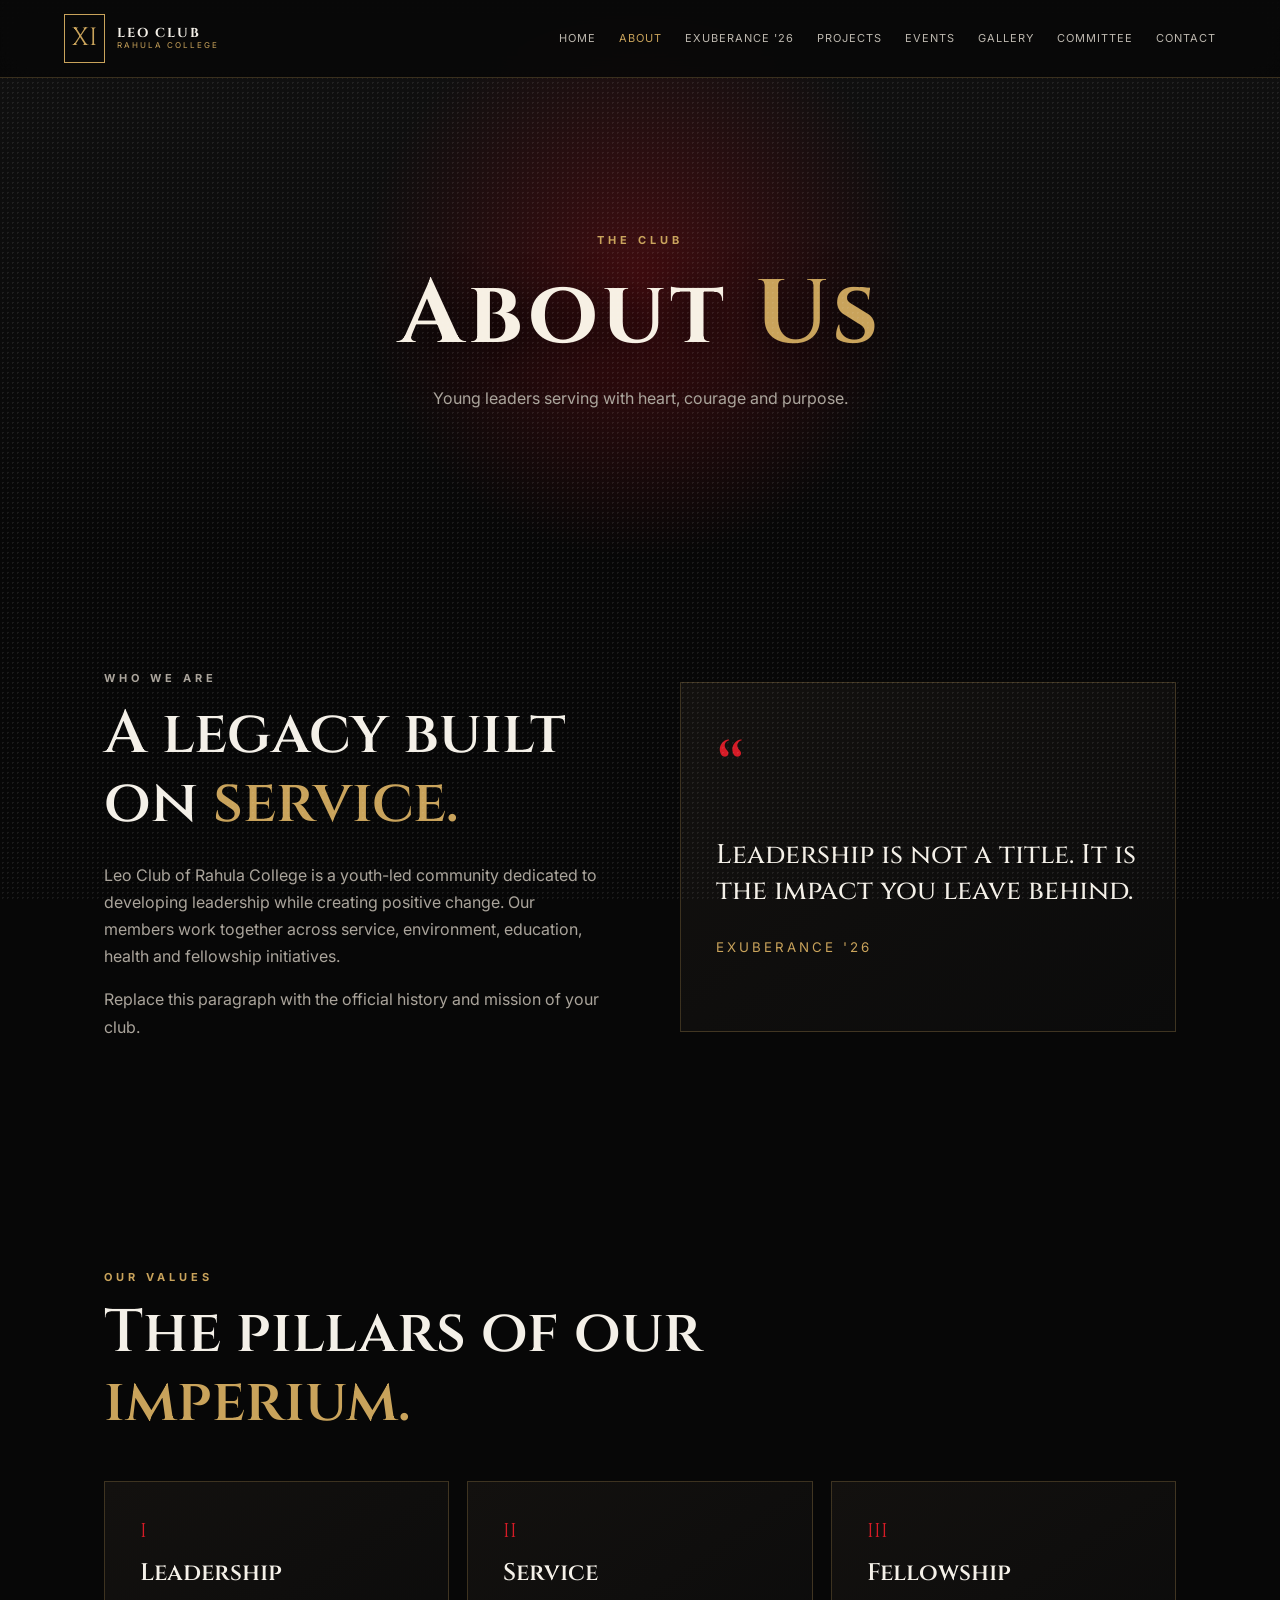
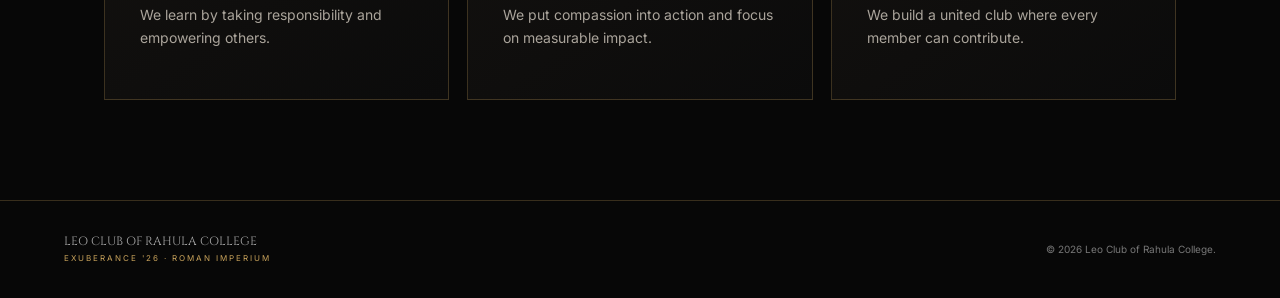
==== about.html @ 2fd83145 "Add files via upload" ====
<!DOCTYPE html>
<html lang="en"><head><meta charset="UTF-8"><meta name="viewport" content="width=device-width,initial-scale=1.0"><title>About | Leo Club of Rahula College</title><link rel="preconnect" href="https://fonts.googleapis.com"><link rel="preconnect" href="https://fonts.gstatic.com" crossorigin><link href="https://fonts.googleapis.com/css2?family=Cinzel:wght@500;600;700;800&family=Inter:wght@400;500;600;700&display=swap" rel="stylesheet"><link rel="stylesheet" href="style.css"></head>
<body><header class="site-header"><a class="brand" href="index.html"><span>XI</span><div><b>LEO CLUB</b><small>RAHULA COLLEGE</small></div></a><button class="menu-toggle">☰</button><nav><a href="index.html">Home</a><a class="active" href="about.html">About</a><a href="exuberance.html">Exuberance '26</a><a href="projects.html">Projects</a><a href="events.html">Events</a><a href="gallery.html">Gallery</a><a href="team.html">Committee</a><a href="contact.html">Contact</a></nav></header>
<main><section class="page-hero"><p class="eyebrow">THE CLUB</p><h1>About <span>Us</span></h1><p>Young leaders serving with heart, courage and purpose.</p></section>
<section class="section split"><div class="text-block reveal"><p class="eyebrow">WHO WE ARE</p><h2>A legacy built on <span>service.</span></h2><p>Leo Club of Rahula College is a youth-led community dedicated to developing leadership while creating positive change. Our members work together across service, environment, education, health and fellowship initiatives.</p><p>Replace this paragraph with the official history and mission of your club.</p></div><div class="quote-card reveal"><span>“</span><h3>Leadership is not a title. It is the impact you leave behind.</h3><small>EXUBERANCE '26</small></div></section>
<section class="section"><div class="section-heading reveal"><p class="eyebrow">OUR VALUES</p><h2>The pillars of our <span>imperium.</span></h2></div><div class="feature-grid"><article class="feature-item reveal"><b>I</b><h3>Leadership</h3><p>We learn by taking responsibility and empowering others.</p></article><article class="feature-item reveal"><b>II</b><h3>Service</h3><p>We put compassion into action and focus on measurable impact.</p></article><article class="feature-item reveal"><b>III</b><h3>Fellowship</h3><p>We build a united club where every member can contribute.</p></article></div></section></main><footer><div><b>LEO CLUB OF RAHULA COLLEGE</b><span>EXUBERANCE '26 · ROMAN IMPERIUM</span></div><p>© 2026 Leo Club of Rahula College.</p></footer><script src="script.js"></script></body></html>
---- style.css ----
:root{--red:#a10f18;--red2:#d61b26;--gold:#c9a35b;--gold2:#f0d18a;--black:#070707;--panel:#11100f;--muted:#aaa49b;--white:#f4f0e8;--line:rgba(201,163,91,.25)}*{box-sizing:border-box}html{scroll-behavior:smooth}body{margin:0;background:var(--black);color:var(--white);font-family:Inter,Arial,sans-serif;line-height:1.7}body:before{content:"";position:fixed;inset:0;pointer-events:none;opacity:.08;background-image:radial-gradient(#fff 1px,transparent 1px);background-size:5px 5px;z-index:10}a{color:inherit;text-decoration:none}.site-header{position:fixed;top:0;left:0;right:0;height:78px;padding:0 5vw;display:flex;align-items:center;justify-content:space-between;background:rgba(7,7,7,.82);backdrop-filter:blur(14px);border-bottom:1px solid var(--line);z-index:20}.brand{display:flex;align-items:center;gap:12px}.brand>span{font-family:Cinzel,serif;color:var(--gold);font-size:25px;border:1px solid var(--gold);padding:2px 7px}.brand b,.brand small{display:block;line-height:1.15}.brand b{font-family:Cinzel;font-size:13px;letter-spacing:2px}.brand small{font-size:8px;letter-spacing:2px;color:var(--gold)}nav{display:flex;gap:23px;align-items:center}nav a{font-size:11px;letter-spacing:1px;text-transform:uppercase;color:#bdb8af;transition:.25s}nav a:hover,nav a.active{color:var(--gold)}.menu-toggle{display:none;background:none;color:var(--gold);border:0;font-size:25px}.hero{min-height:100vh;display:grid;place-items:center;text-align:center;position:relative;overflow:hidden}.hero-bg{position:absolute;inset:0;background:radial-gradient(circle at 50% 35%,rgba(161,15,24,.42),transparent 30%),linear-gradient(180deg,rgba(0,0,0,.2),#070707 90%),url("assets/hero.jpg") center/cover no-repeat;filter:saturate(.8)}.hero:after{content:"";position:absolute;inset:0;background:linear-gradient(90deg,rgba(0,0,0,.75),transparent 50%,rgba(0,0,0,.75))}.hero-content{position:relative;z-index:2;max-width:900px;padding:100px 25px 60px}.eyebrow{font-size:11px;letter-spacing:4px;color:var(--gold);font-weight:700}.hero h1,.page-hero h1{font-family:Cinzel,serif;font-size:clamp(45px,9vw,110px);line-height:.98;letter-spacing:4px;margin:20px 0;color:#f7f0e4;text-shadow:0 8px 40px #000}.hero h1 em{font-style:normal;color:var(--red2)}.hero h1 span,.page-hero h1 span,h2 span{color:var(--gold)}.roman-line{font-family:Cinzel;color:var(--gold);font-size:12px;letter-spacing:5px;display:flex;align-items:center;justify-content:center;gap:18px}.roman-line span{height:1px;width:80px;background:var(--gold)}.hero-copy{max-width:650px;margin:25px auto;color:#d0cbc2}.hero-actions{display:flex;justify-content:center;gap:12px;margin-top:30px}.btn{display:inline-block;padding:13px 25px;border:1px solid var(--gold);font-size:11px;letter-spacing:2px;text-transform:uppercase;font-weight:700;cursor:pointer}.btn-gold{background:var(--gold);color:#090909}.btn-gold:hover{background:var(--gold2)}.btn-outline{color:var(--gold)}.scroll-cue{position:absolute;bottom:28px;z-index:3;font-size:9px;letter-spacing:3px;color:#aaa}.scroll-cue span{font-size:17px;margin-left:8px;color:var(--gold)}.section{max-width:1200px;margin:auto;padding:100px 5vw}.stats{max-width:none;border-top:1px solid var(--line);border-bottom:1px solid var(--line);display:grid;grid-template-columns:repeat(4,1fr);padding-top:45px;padding-bottom:45px}.stat{text-align:center;border-right:1px solid var(--line)}.stat:last-child{border:0}.stat strong{font:700 38px Cinzel;color:var(--gold);display:block}.stat span{font-size:9px;letter-spacing:2px;color:#888}.split{display:grid;grid-template-columns:1fr 1fr;gap:80px;align-items:center}.roman-card{min-height:430px;border:1px solid var(--line);background:radial-gradient(circle at center,rgba(161,15,24,.4),transparent 55%),linear-gradient(135deg,#17120e,#090909);display:flex;flex-direction:column;align-items:center;justify-content:center;text-align:center;position:relative}.roman-card:before,.roman-card:after{content:"";position:absolute;width:75%;height:75%;border:1px solid rgba(201,163,91,.16)}.roman-card:after{width:67%;height:67%}.laurel{font-size:45px;color:var(--gold)}.roman-card p{font:11px Cinzel;letter-spacing:4px;color:var(--gold)}.roman-card h2{font:700 55px Cinzel;line-height:1.05}.roman-card h2 span{color:var(--red2)}h2{font:600 clamp(32px,5vw,60px) Cinzel;line-height:1.15;margin:10px 0 25px}.text-block p{color:var(--muted);max-width:560px}.text-link{display:inline-block;margin-top:20px;color:var(--gold);font-size:12px;letter-spacing:1px}.section-heading{max-width:750px;margin-bottom:45px}.feature-grid{display:grid;grid-template-columns:repeat(3,1fr);gap:18px}.feature-item,.project-card,.member,.quote-card{border:1px solid var(--line);background:linear-gradient(145deg,#13110f,#0b0b0b);padding:35px}.feature-item b{font:20px Cinzel;color:var(--red2)}.feature-item h3,.project-card h3,.member h3{font:600 24px Cinzel;margin:12px 0}.feature-item p,.project-card p,.member p{color:var(--muted);font-size:14px}.cta{text-align:center;border-top:1px solid var(--line);margin-top:20px}.cta h2{font-size:55px}.page-hero{min-height:62vh;padding:180px 5vw 90px;display:flex;flex-direction:column;align-items:center;justify-content:center;text-align:center;background:radial-gradient(circle at center,rgba(161,15,24,.35),transparent 40%),linear-gradient(#111, #070707)}.page-hero h1{font-size:clamp(45px,8vw,90px);margin:10px}.page-hero>p:last-child{color:var(--muted)}.quote-card{min-height:350px;display:flex;flex-direction:column;justify-content:center}.quote-card>span{font:90px Cinzel;color:var(--red2);line-height:.6}.quote-card h3{font:500 27px Cinzel}.quote-card small{letter-spacing:3px;color:var(--gold)}.manifesto{max-width:900px;text-align:center}.manifesto p:last-child{color:var(--muted);font-size:17px}.cards{display:grid;grid-template-columns:repeat(2,1fr);gap:20px}.project-card{min-height:300px;position:relative;overflow:hidden}.project-number{font:12px Cinzel;color:var(--red2);letter-spacing:3px}.project-card a{display:inline-block;margin-top:20px;color:var(--gold);font-size:11px}.timeline{max-width:900px}.timeline-item{display:grid;grid-template-columns:100px 1fr;gap:30px;padding:35px 0;border-bottom:1px solid var(--line)}.timeline-item>span{font:700 32px Cinzel;color:var(--red2)}.timeline-item small{color:var(--gold);letter-spacing:2px}.timeline-item h3{font:25px Cinzel;margin:5px 0}.timeline-item p{color:var(--muted);margin:0}.gallery-grid{display:grid;grid-template-columns:repeat(3,1fr);gap:15px}.gallery-placeholder{height:260px;background:linear-gradient(135deg,#1c1511,#0a0a0a);border:1px solid var(--line);display:flex;flex-direction:column;align-items:center;justify-content:center;text-align:center;color:#777}.gallery-placeholder.tall{height:390px}.gallery-placeholder.wide{grid-column:span 2}.gallery-placeholder span{font:11px Cinzel;color:var(--gold);letter-spacing:3px}.gallery-placeholder b{font-size:12px;margin-top:8px;color:#aaa}.team-grid{display:grid;grid-template-columns:repeat(3,1fr);gap:18px}.member{text-align:center}.avatar{width:120px;height:120px;margin:0 auto 20px;border-radius:50%;border:1px solid var(--gold);display:grid;place-items:center;background:radial-gradient(circle,rgba(161,15,24,.45),#0b0b0b);font:25px Cinzel;color:var(--gold)}.contact-grid{display:grid;grid-template-columns:1fr 1fr;gap:80px}.contact-line{border-top:1px solid var(--line);padding:18px 0;display:flex;justify-content:space-between;gap:20px}.contact-line small{color:var(--gold);letter-spacing:2px}.contact-line b{font-size:13px}.contact-form{display:flex;flex-direction:column;gap:18px}.contact-form label{font-size:11px;letter-spacing:1px;color:var(--gold);text-transform:uppercase}.contact-form input,.contact-form textarea{display:block;width:100%;margin-top:7px;background:#0d0d0d;border:1px solid var(--line);padding:14px;color:white;font:14px Inter;outline:none}.contact-form input:focus,.contact-form textarea:focus{border-color:var(--gold)}footer{border-top:1px solid var(--line);padding:30px 5vw;display:flex;justify-content:space-between;gap:20px;align-items:center;color:#777;font-size:10px}footer b{font:12px Cinzel;color:#aaa;display:block}footer span{font-size:8px;letter-spacing:2px;color:var(--gold)}.reveal{opacity:0;transform:translateY(25px);transition:opacity .8s ease,transform .8s ease}.reveal.visible{opacity:1;transform:none}@media(max-width:900px){nav{position:absolute;top:78px;left:0;right:0;background:#090909;border-bottom:1px solid var(--line);display:none;flex-direction:column;padding:20px}nav.open{display:flex}.menu-toggle{display:block}.stats{grid-template-columns:repeat(2,1fr);gap:25px}.stat:nth-child(2){border:0}.split,.contact-grid{grid-template-columns:1fr;gap:40px}.feature-grid,.team-grid{grid-template-columns:1fr 1fr}.gallery-grid{grid-template-columns:1fr 1fr}.gallery-placeholder.wide{grid-column:span 2}}@media(max-width:600px){.brand b{font-size:11px}.hero-content{padding-top:120px}.hero-actions{flex-direction:column}.stats{grid-template-columns:1fr 1fr}.feature-grid,.team-grid,.cards,.gallery-grid{grid-template-columns:1fr}.gallery-placeholder,.gallery-placeholder.tall{height:260px}.gallery-placeholder.wide{grid-column:auto}.timeline-item{grid-template-columns:55px 1fr;gap:15px}.timeline-item>span{font-size:23px}.cta h2{font-size:38px}footer{flex-direction:column;align-items:flex-start}.section{padding:75px 6vw}.page-hero{min-height:55vh;padding-left:6vw;padding-right:6vw}}
.brand {
    display: flex;
    align-items: center;
    gap: 12px;
    text-decoration: none;
}

.brand img {
    width: 55px;
    height: 55px;
    object-fit: contain;
}
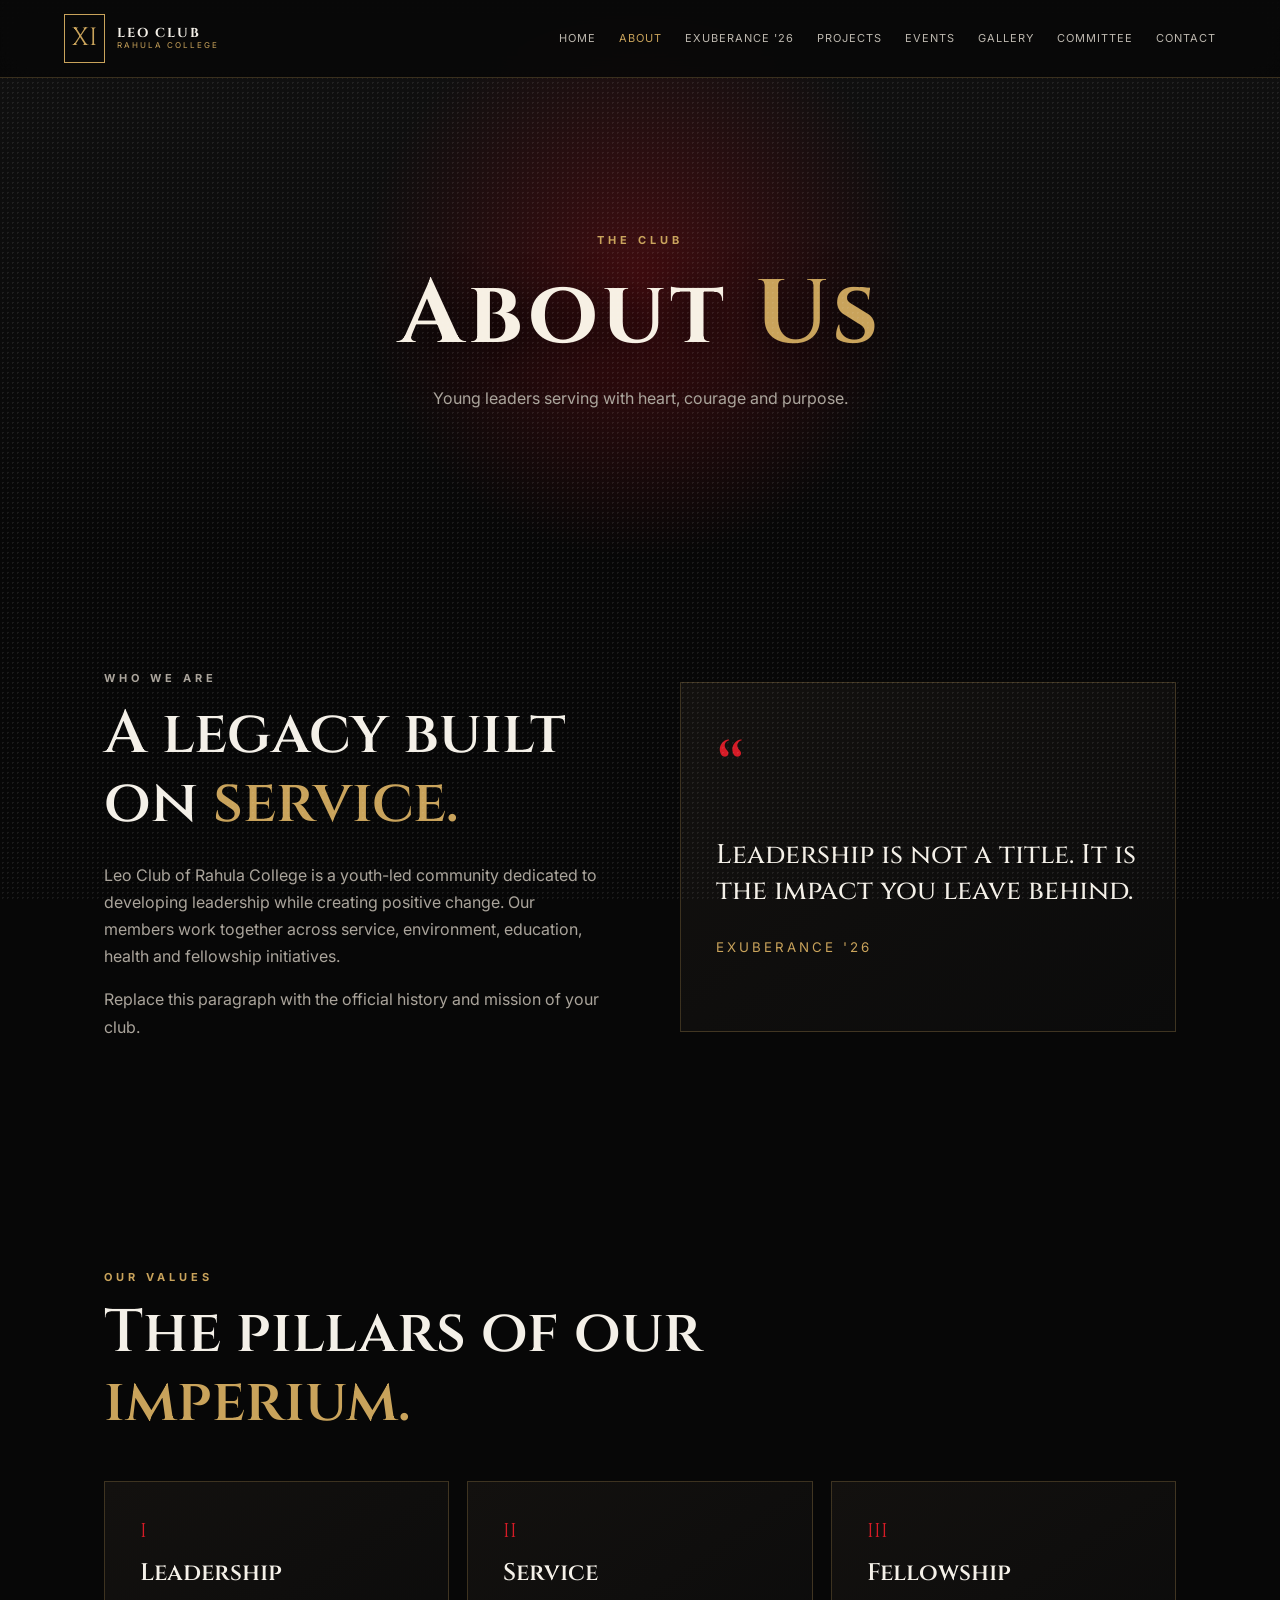
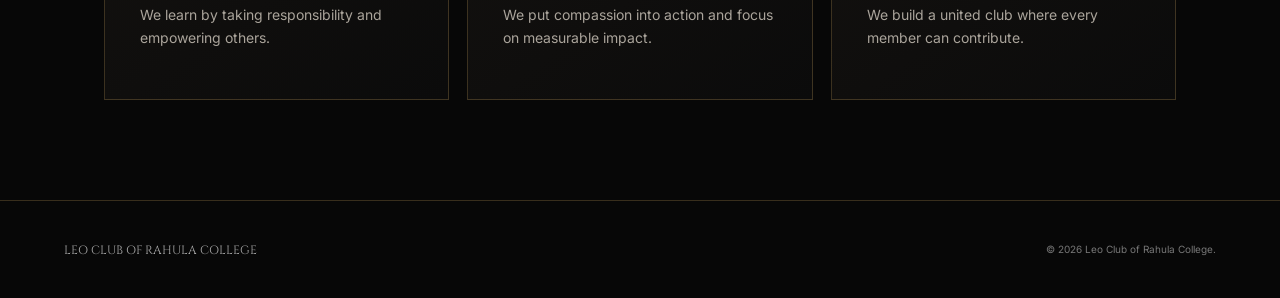
==== commit 1ebae126: "Update about.html" ====
--- a/about.html
+++ b/about.html
@@ -3,4 +3,4 @@
 <body><header class="site-header"><a class="brand" href="index.html"><span>XI</span><div><b>LEO CLUB</b><small>RAHULA COLLEGE</small></div></a><button class="menu-toggle">☰</button><nav><a href="index.html">Home</a><a class="active" href="about.html">About</a><a href="exuberance.html">Exuberance '26</a><a href="projects.html">Projects</a><a href="events.html">Events</a><a href="gallery.html">Gallery</a><a href="team.html">Committee</a><a href="contact.html">Contact</a></nav></header>
 <main><section class="page-hero"><p class="eyebrow">THE CLUB</p><h1>About <span>Us</span></h1><p>Young leaders serving with heart, courage and purpose.</p></section>
 <section class="section split"><div class="text-block reveal"><p class="eyebrow">WHO WE ARE</p><h2>A legacy built on <span>service.</span></h2><p>Leo Club of Rahula College is a youth-led community dedicated to developing leadership while creating positive change. Our members work together across service, environment, education, health and fellowship initiatives.</p><p>Replace this paragraph with the official history and mission of your club.</p></div><div class="quote-card reveal"><span>“</span><h3>Leadership is not a title. It is the impact you leave behind.</h3><small>EXUBERANCE '26</small></div></section>
-<section class="section"><div class="section-heading reveal"><p class="eyebrow">OUR VALUES</p><h2>The pillars of our <span>imperium.</span></h2></div><div class="feature-grid"><article class="feature-item reveal"><b>I</b><h3>Leadership</h3><p>We learn by taking responsibility and empowering others.</p></article><article class="feature-item reveal"><b>II</b><h3>Service</h3><p>We put compassion into action and focus on measurable impact.</p></article><article class="feature-item reveal"><b>III</b><h3>Fellowship</h3><p>We build a united club where every member can contribute.</p></article></div></section></main><footer><div><b>LEO CLUB OF RAHULA COLLEGE</b><span>EXUBERANCE '26 · ROMAN IMPERIUM</span></div><p>© 2026 Leo Club of Rahula College.</p></footer><script src="script.js"></script></body></html>+<section class="section"><div class="section-heading reveal"><p class="eyebrow">OUR VALUES</p><h2>The pillars of our <span>imperium.</span></h2></div><div class="feature-grid"><article class="feature-item reveal"><b>I</b><h3>Leadership</h3><p>We learn by taking responsibility and empowering others.</p></article><article class="feature-item reveal"><b>II</b><h3>Service</h3><p>We put compassion into action and focus on measurable impact.</p></article><article class="feature-item reveal"><b>III</b><h3>Fellowship</h3><p>We build a united club where every member can contribute.</p></article></div></section></main><footer><div><b>LEO CLUB OF RAHULA COLLEGE</b></div><p>© 2026 Leo Club of Rahula College.</p></footer><script src="script.js"></script></body></html>
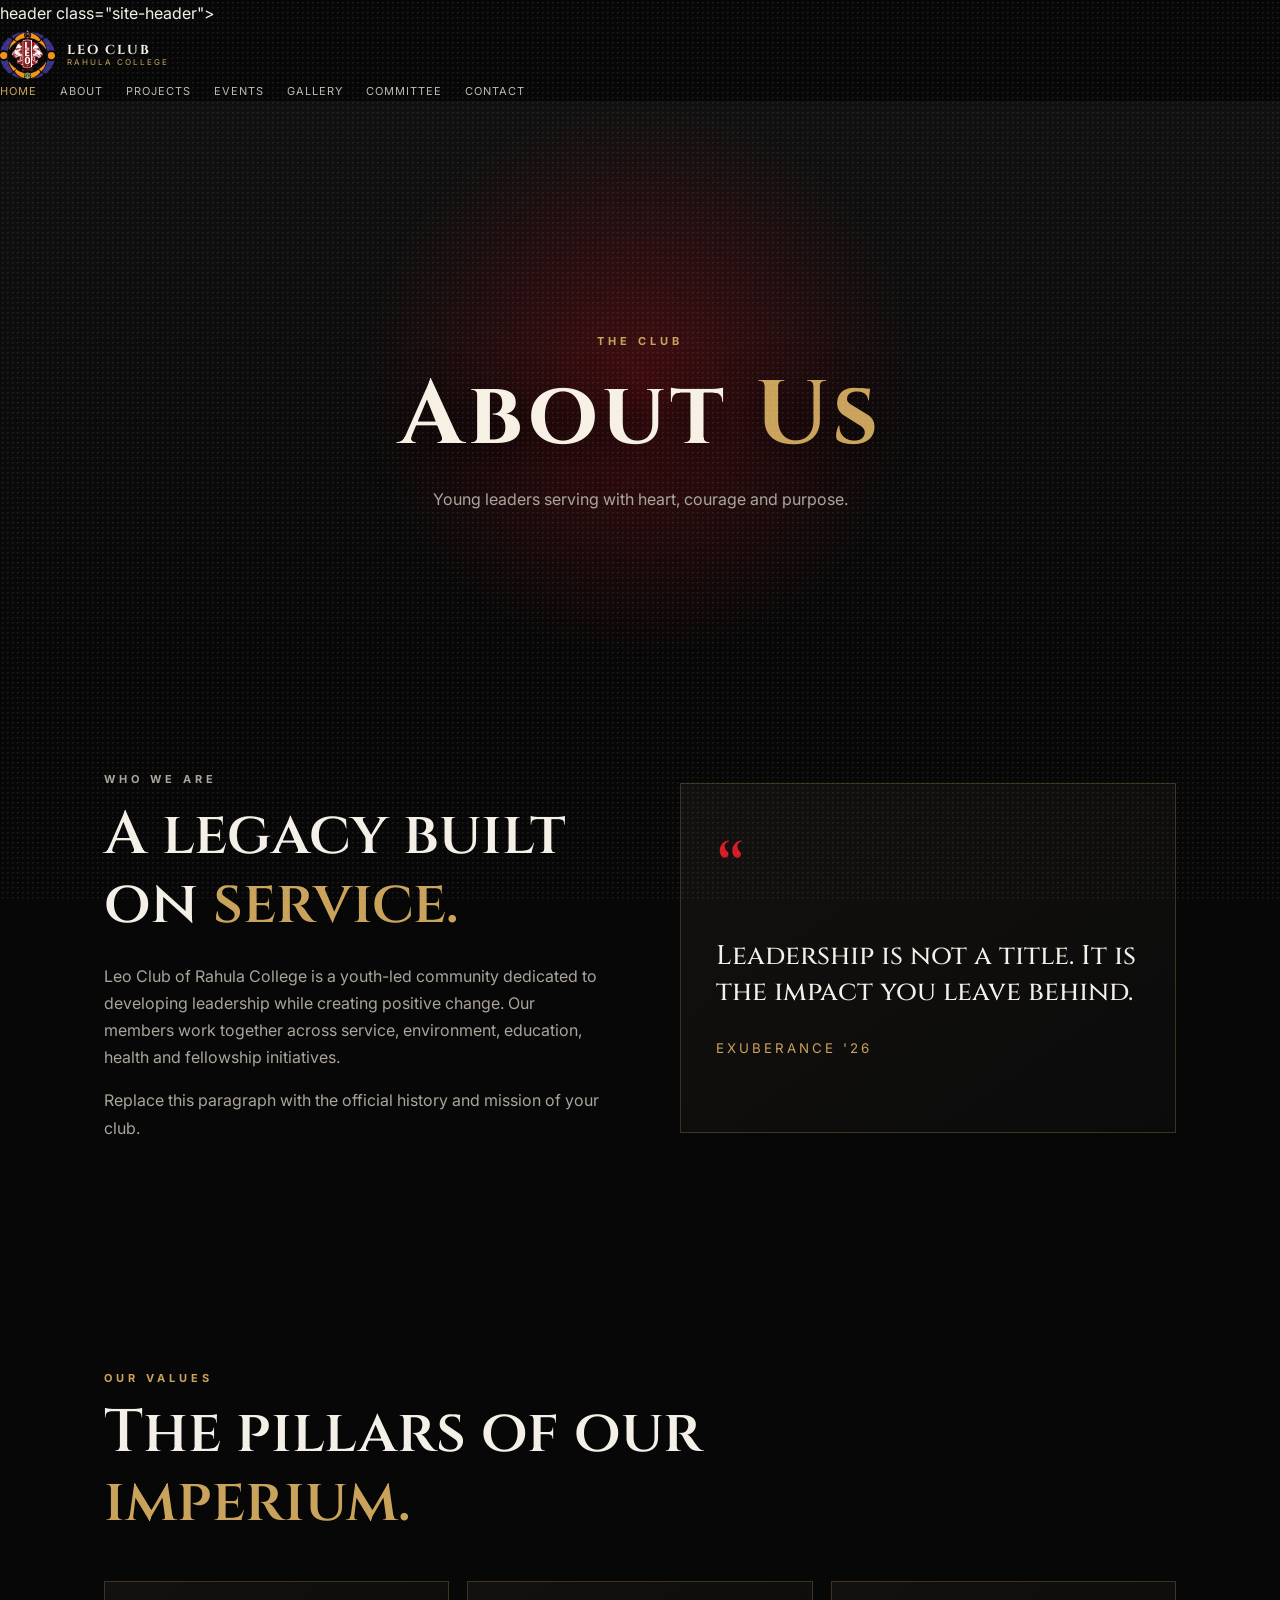
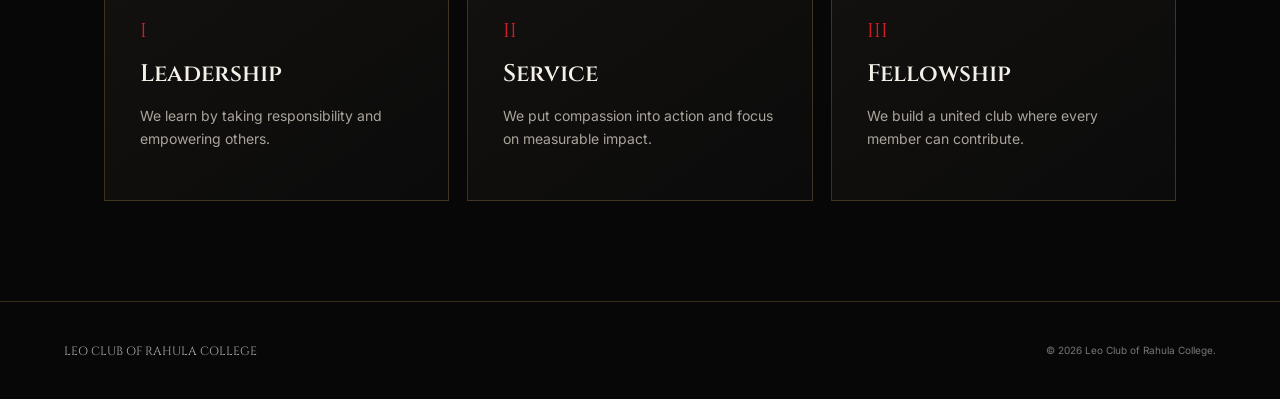
==== commit fc6eb6a8: "Update about.html" ====
--- a/about.html
+++ b/about.html
@@ -1,6 +1,18 @@
 <!DOCTYPE html>
 <html lang="en"><head><meta charset="UTF-8"><meta name="viewport" content="width=device-width,initial-scale=1.0"><title>About | Leo Club of Rahula College</title><link rel="preconnect" href="https://fonts.googleapis.com"><link rel="preconnect" href="https://fonts.gstatic.com" crossorigin><link href="https://fonts.googleapis.com/css2?family=Cinzel:wght@500;600;700;800&family=Inter:wght@400;500;600;700&display=swap" rel="stylesheet"><link rel="stylesheet" href="style.css"></head>
-<body><header class="site-header"><a class="brand" href="index.html"><span>XI</span><div><b>LEO CLUB</b><small>RAHULA COLLEGE</small></div></a><button class="menu-toggle">☰</button><nav><a href="index.html">Home</a><a class="active" href="about.html">About</a><a href="exuberance.html">Exuberance '26</a><a href="projects.html">Projects</a><a href="events.html">Events</a><a href="gallery.html">Gallery</a><a href="team.html">Committee</a><a href="contact.html">Contact</a></nav></header>
+<body>header class="site-header">
+  <a class="brand" href="index.html"><img src="LCRC.png" alt="Leo Club of Rahula College Logo"><div><b>LEO CLUB</b><small>RAHULA COLLEGE</small></div></a>
+  <button class="menu-toggle" aria-label="Open menu">☰</button>
+  <nav>
+<a class="active" href="index.html">Home</a>
+    <a href="about.html">About</a>
+    <a href="projects.html">Projects</a>
+    <a href="events.html">Events</a>
+    <a href="gallery.html">Gallery</a>
+    <a href="team.html">Committee</a>
+    <a href="contact.html">Contact</a>
+  </nav>
+</header>
 <main><section class="page-hero"><p class="eyebrow">THE CLUB</p><h1>About <span>Us</span></h1><p>Young leaders serving with heart, courage and purpose.</p></section>
 <section class="section split"><div class="text-block reveal"><p class="eyebrow">WHO WE ARE</p><h2>A legacy built on <span>service.</span></h2><p>Leo Club of Rahula College is a youth-led community dedicated to developing leadership while creating positive change. Our members work together across service, environment, education, health and fellowship initiatives.</p><p>Replace this paragraph with the official history and mission of your club.</p></div><div class="quote-card reveal"><span>“</span><h3>Leadership is not a title. It is the impact you leave behind.</h3><small>EXUBERANCE '26</small></div></section>
 <section class="section"><div class="section-heading reveal"><p class="eyebrow">OUR VALUES</p><h2>The pillars of our <span>imperium.</span></h2></div><div class="feature-grid"><article class="feature-item reveal"><b>I</b><h3>Leadership</h3><p>We learn by taking responsibility and empowering others.</p></article><article class="feature-item reveal"><b>II</b><h3>Service</h3><p>We put compassion into action and focus on measurable impact.</p></article><article class="feature-item reveal"><b>III</b><h3>Fellowship</h3><p>We build a united club where every member can contribute.</p></article></div></section></main><footer><div><b>LEO CLUB OF RAHULA COLLEGE</b></div><p>© 2026 Leo Club of Rahula College.</p></footer><script src="script.js"></script></body></html>
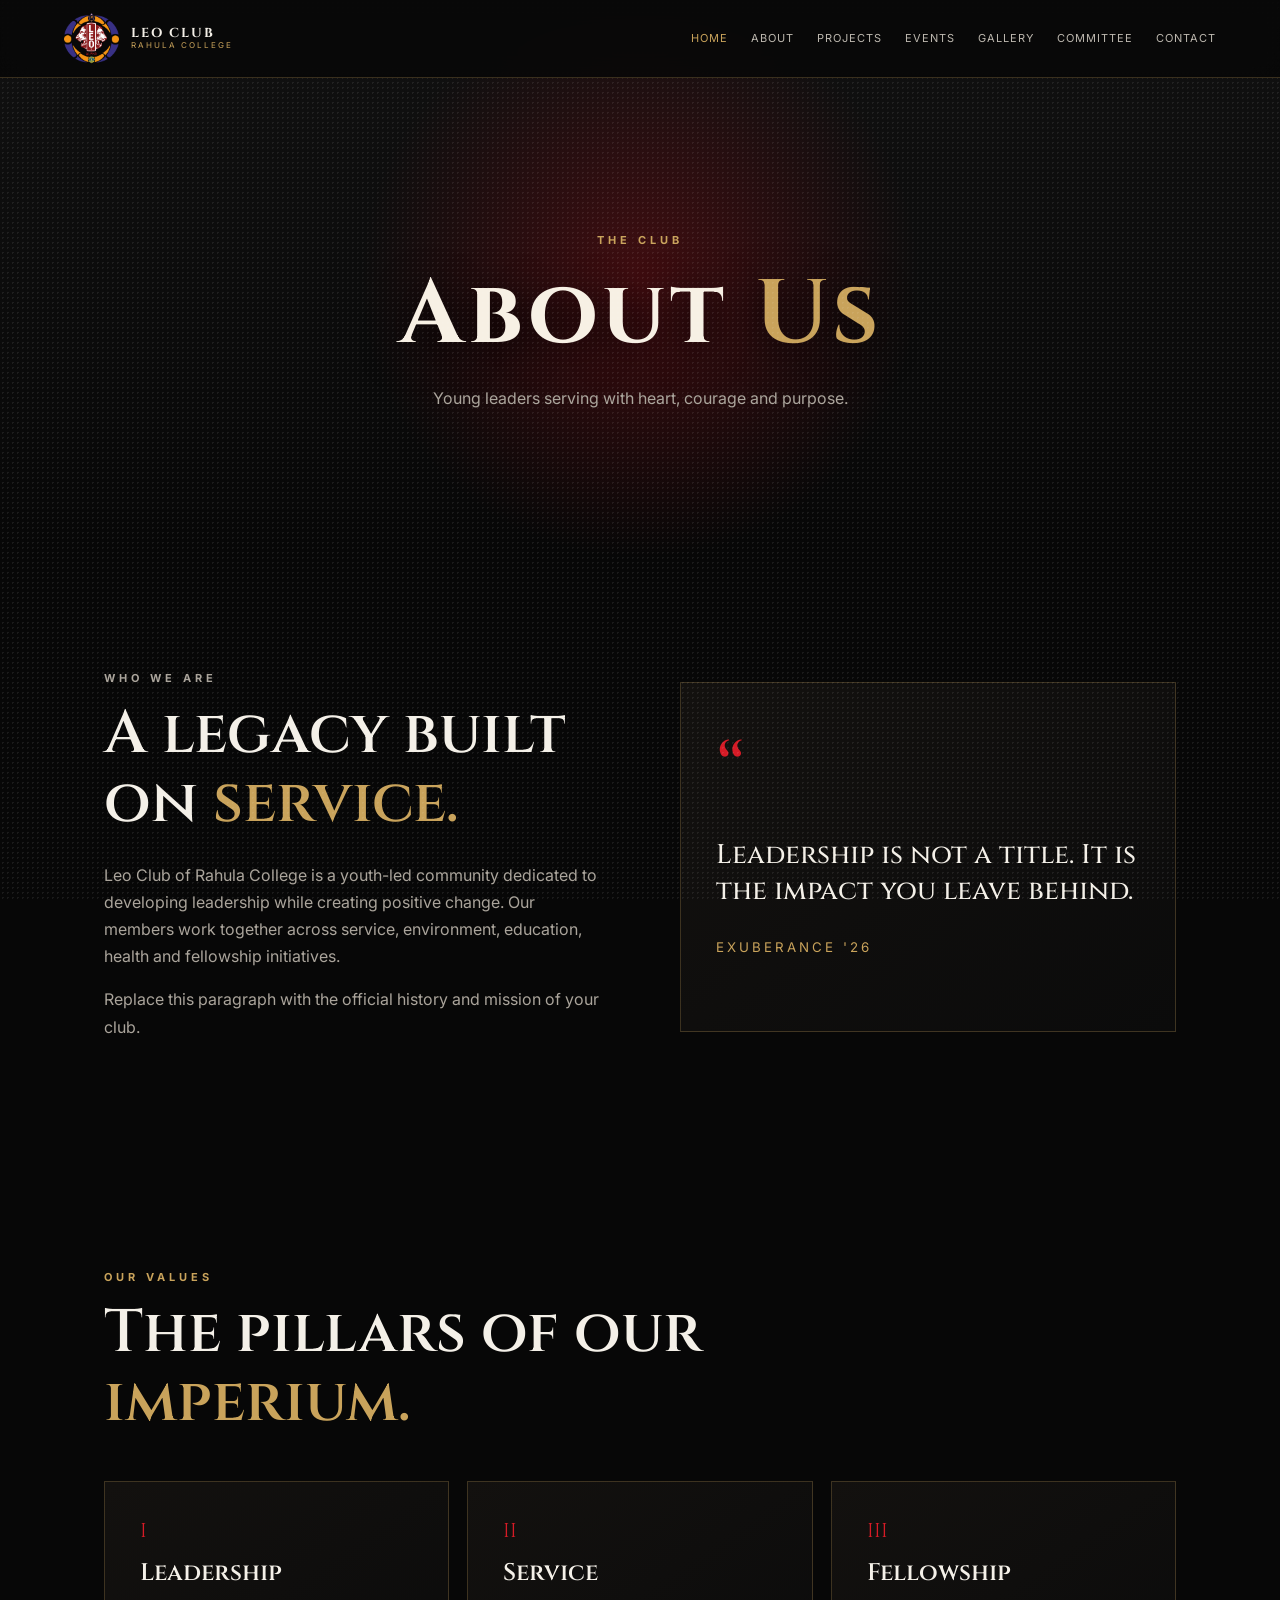
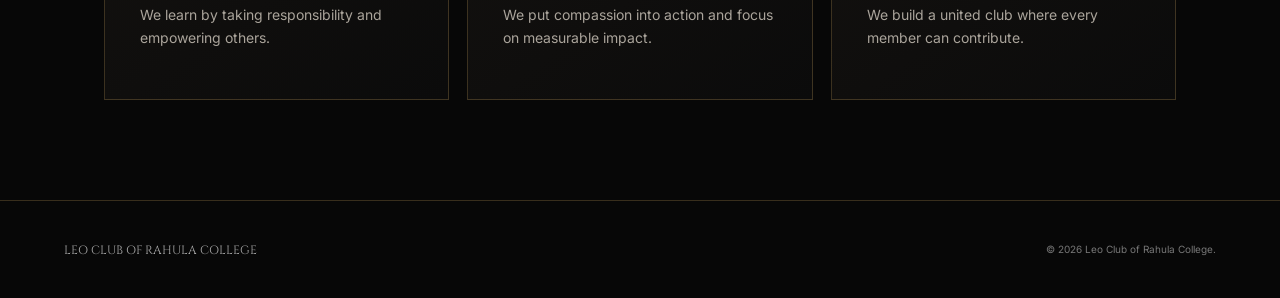
==== commit 76131e0d: "Update about.html" ====
--- a/about.html
+++ b/about.html
@@ -1,6 +1,8 @@
 <!DOCTYPE html>
 <html lang="en"><head><meta charset="UTF-8"><meta name="viewport" content="width=device-width,initial-scale=1.0"><title>About | Leo Club of Rahula College</title><link rel="preconnect" href="https://fonts.googleapis.com"><link rel="preconnect" href="https://fonts.gstatic.com" crossorigin><link href="https://fonts.googleapis.com/css2?family=Cinzel:wght@500;600;700;800&family=Inter:wght@400;500;600;700&display=swap" rel="stylesheet"><link rel="stylesheet" href="style.css"></head>
-<body>header class="site-header">
+
+  <body>
+    <header class="site-header">
   <a class="brand" href="index.html"><img src="LCRC.png" alt="Leo Club of Rahula College Logo"><div><b>LEO CLUB</b><small>RAHULA COLLEGE</small></div></a>
   <button class="menu-toggle" aria-label="Open menu">☰</button>
   <nav>
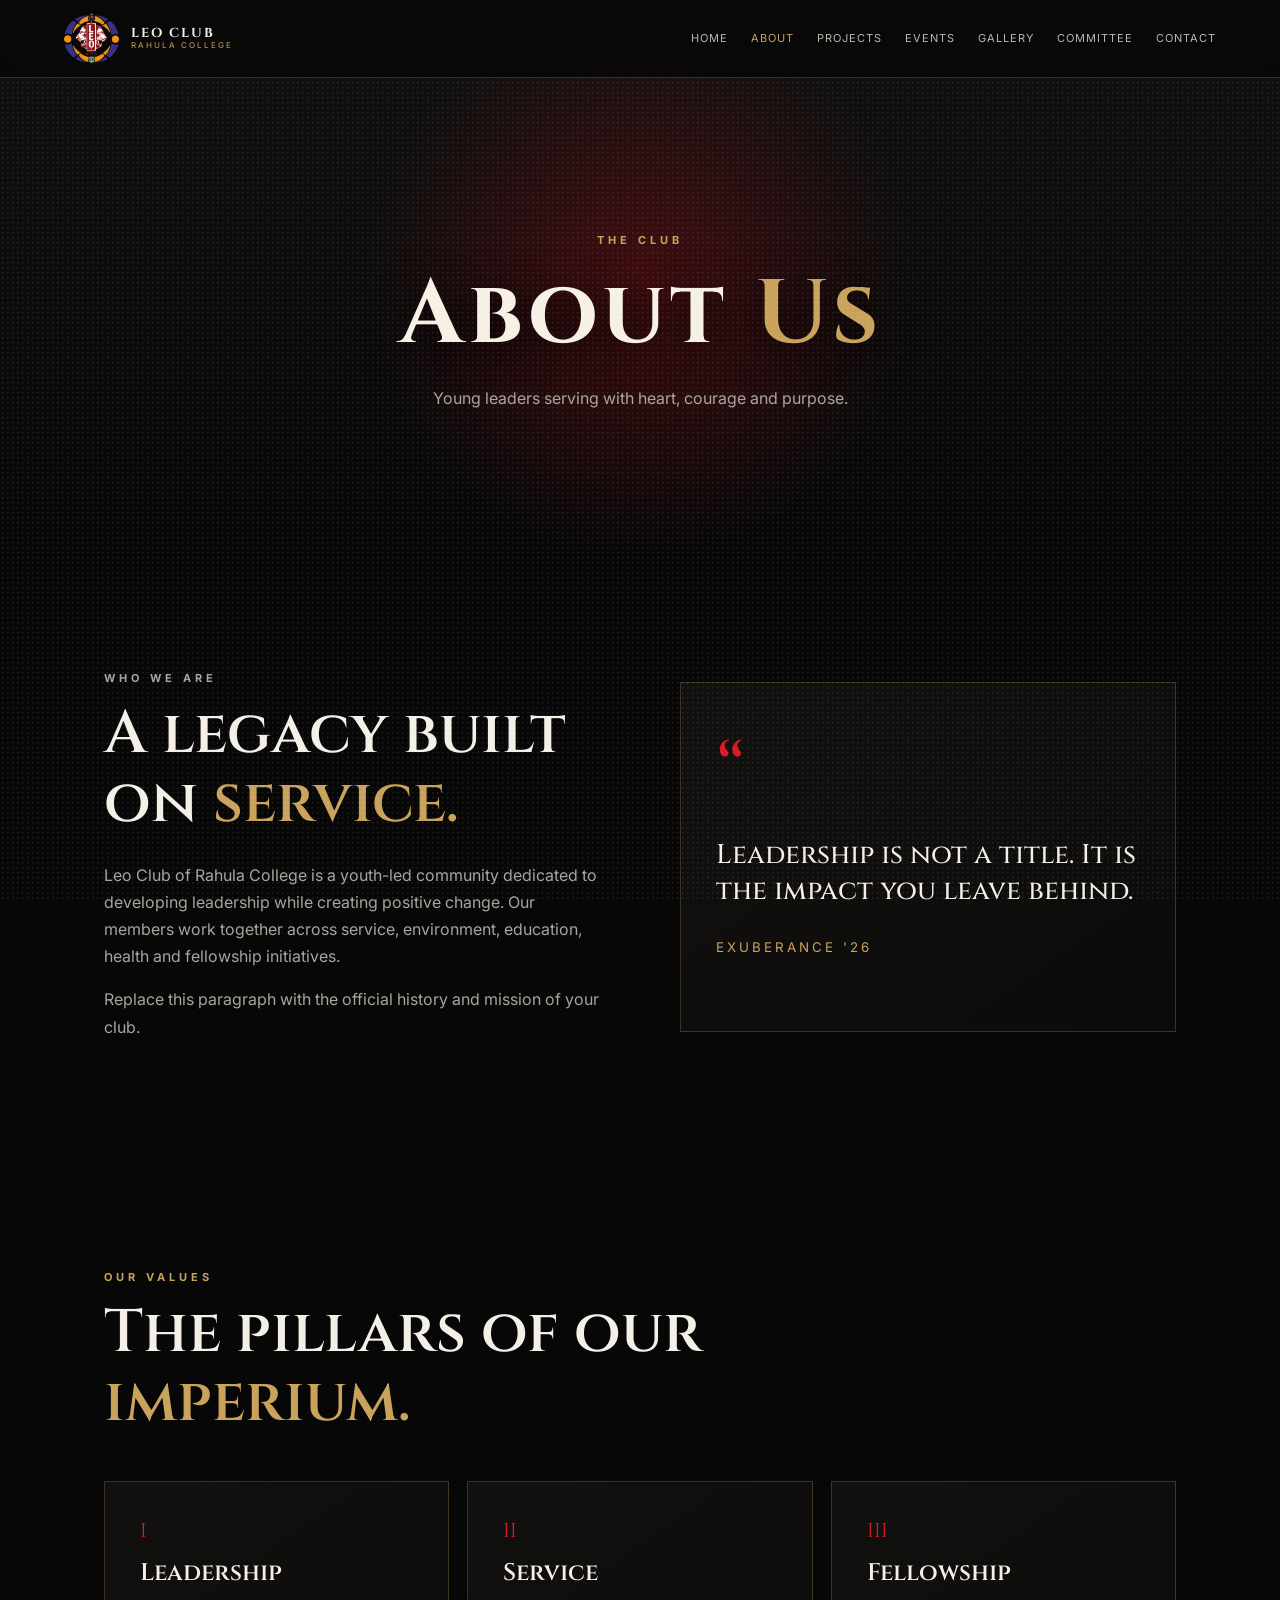
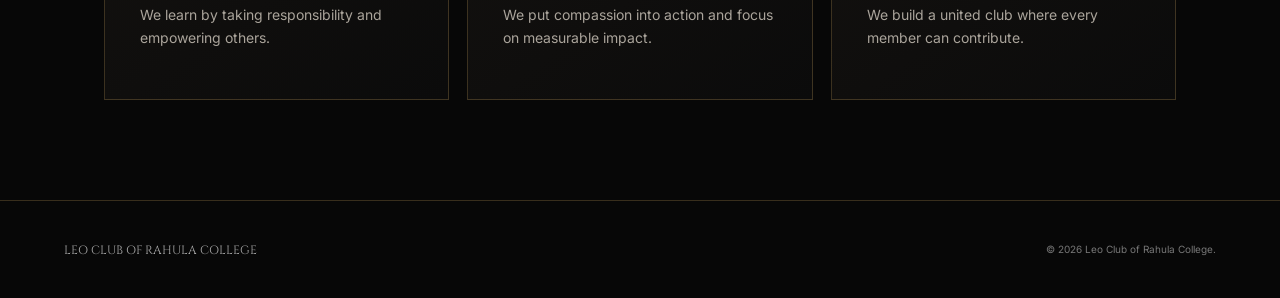
==== commit 3be6c42d: "Update about.html" ====
--- a/about.html
+++ b/about.html
@@ -6,8 +6,8 @@
   <a class="brand" href="index.html"><img src="LCRC.png" alt="Leo Club of Rahula College Logo"><div><b>LEO CLUB</b><small>RAHULA COLLEGE</small></div></a>
   <button class="menu-toggle" aria-label="Open menu">☰</button>
   <nav>
-<a class="active" href="index.html">Home</a>
-    <a href="about.html">About</a>
+<a  href="index.html">Home</a>
+    <a class="active" href="about.html">About</a>
     <a href="projects.html">Projects</a>
     <a href="events.html">Events</a>
     <a href="gallery.html">Gallery</a>
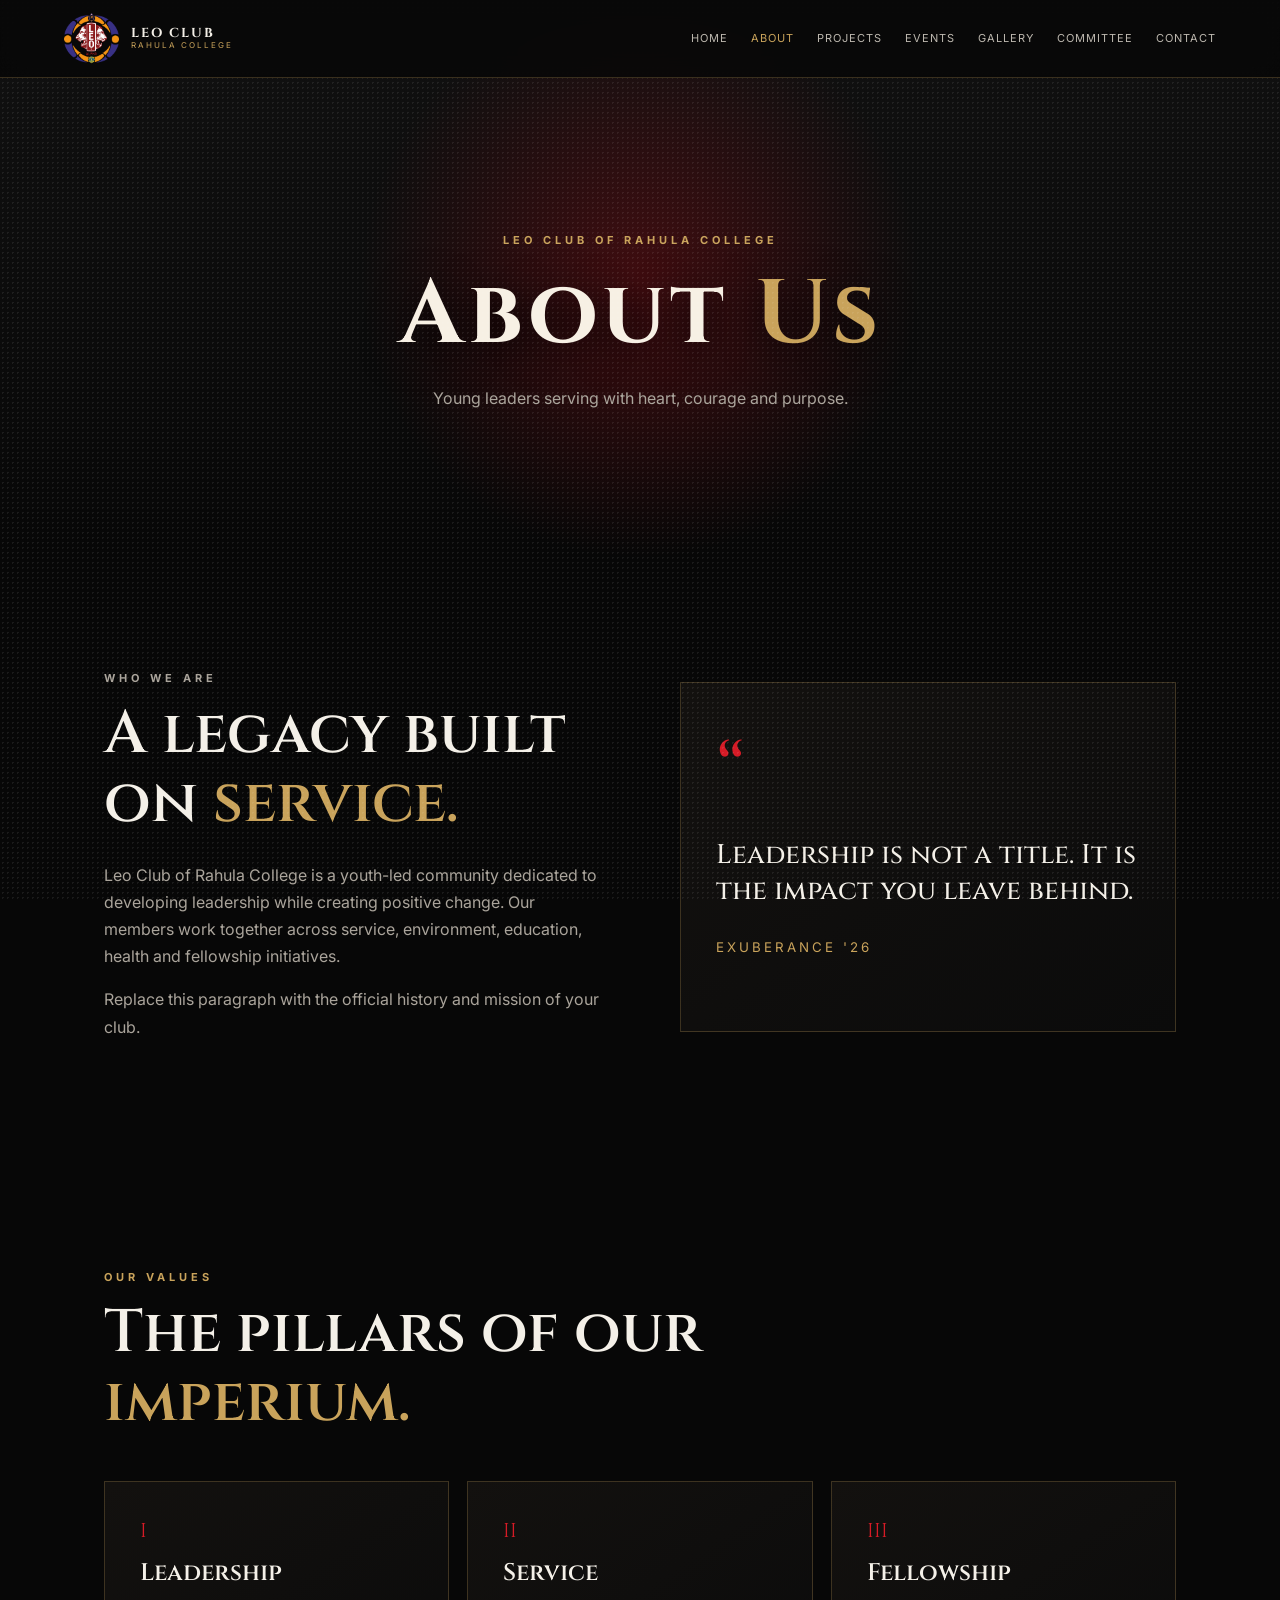
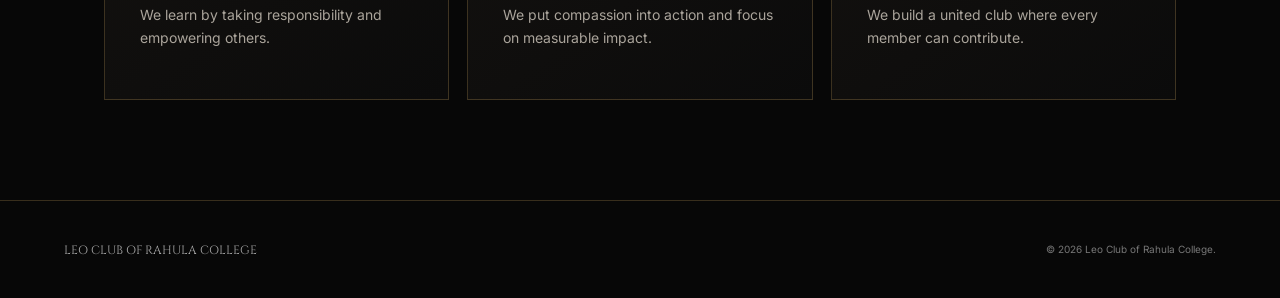
==== commit d18fd758: "Update about.html" ====
--- a/about.html
+++ b/about.html
@@ -15,6 +15,6 @@
     <a href="contact.html">Contact</a>
   </nav>
 </header>
-<main><section class="page-hero"><p class="eyebrow">THE CLUB</p><h1>About <span>Us</span></h1><p>Young leaders serving with heart, courage and purpose.</p></section>
+<main><section class="page-hero"><p class="eyebrow">LEO CLUB OF RAHULA COLLEGE</p><h1>About <span>Us</span></h1><p>Young leaders serving with heart, courage and purpose.</p></section>
 <section class="section split"><div class="text-block reveal"><p class="eyebrow">WHO WE ARE</p><h2>A legacy built on <span>service.</span></h2><p>Leo Club of Rahula College is a youth-led community dedicated to developing leadership while creating positive change. Our members work together across service, environment, education, health and fellowship initiatives.</p><p>Replace this paragraph with the official history and mission of your club.</p></div><div class="quote-card reveal"><span>“</span><h3>Leadership is not a title. It is the impact you leave behind.</h3><small>EXUBERANCE '26</small></div></section>
 <section class="section"><div class="section-heading reveal"><p class="eyebrow">OUR VALUES</p><h2>The pillars of our <span>imperium.</span></h2></div><div class="feature-grid"><article class="feature-item reveal"><b>I</b><h3>Leadership</h3><p>We learn by taking responsibility and empowering others.</p></article><article class="feature-item reveal"><b>II</b><h3>Service</h3><p>We put compassion into action and focus on measurable impact.</p></article><article class="feature-item reveal"><b>III</b><h3>Fellowship</h3><p>We build a united club where every member can contribute.</p></article></div></section></main><footer><div><b>LEO CLUB OF RAHULA COLLEGE</b></div><p>© 2026 Leo Club of Rahula College.</p></footer><script src="script.js"></script></body></html>
